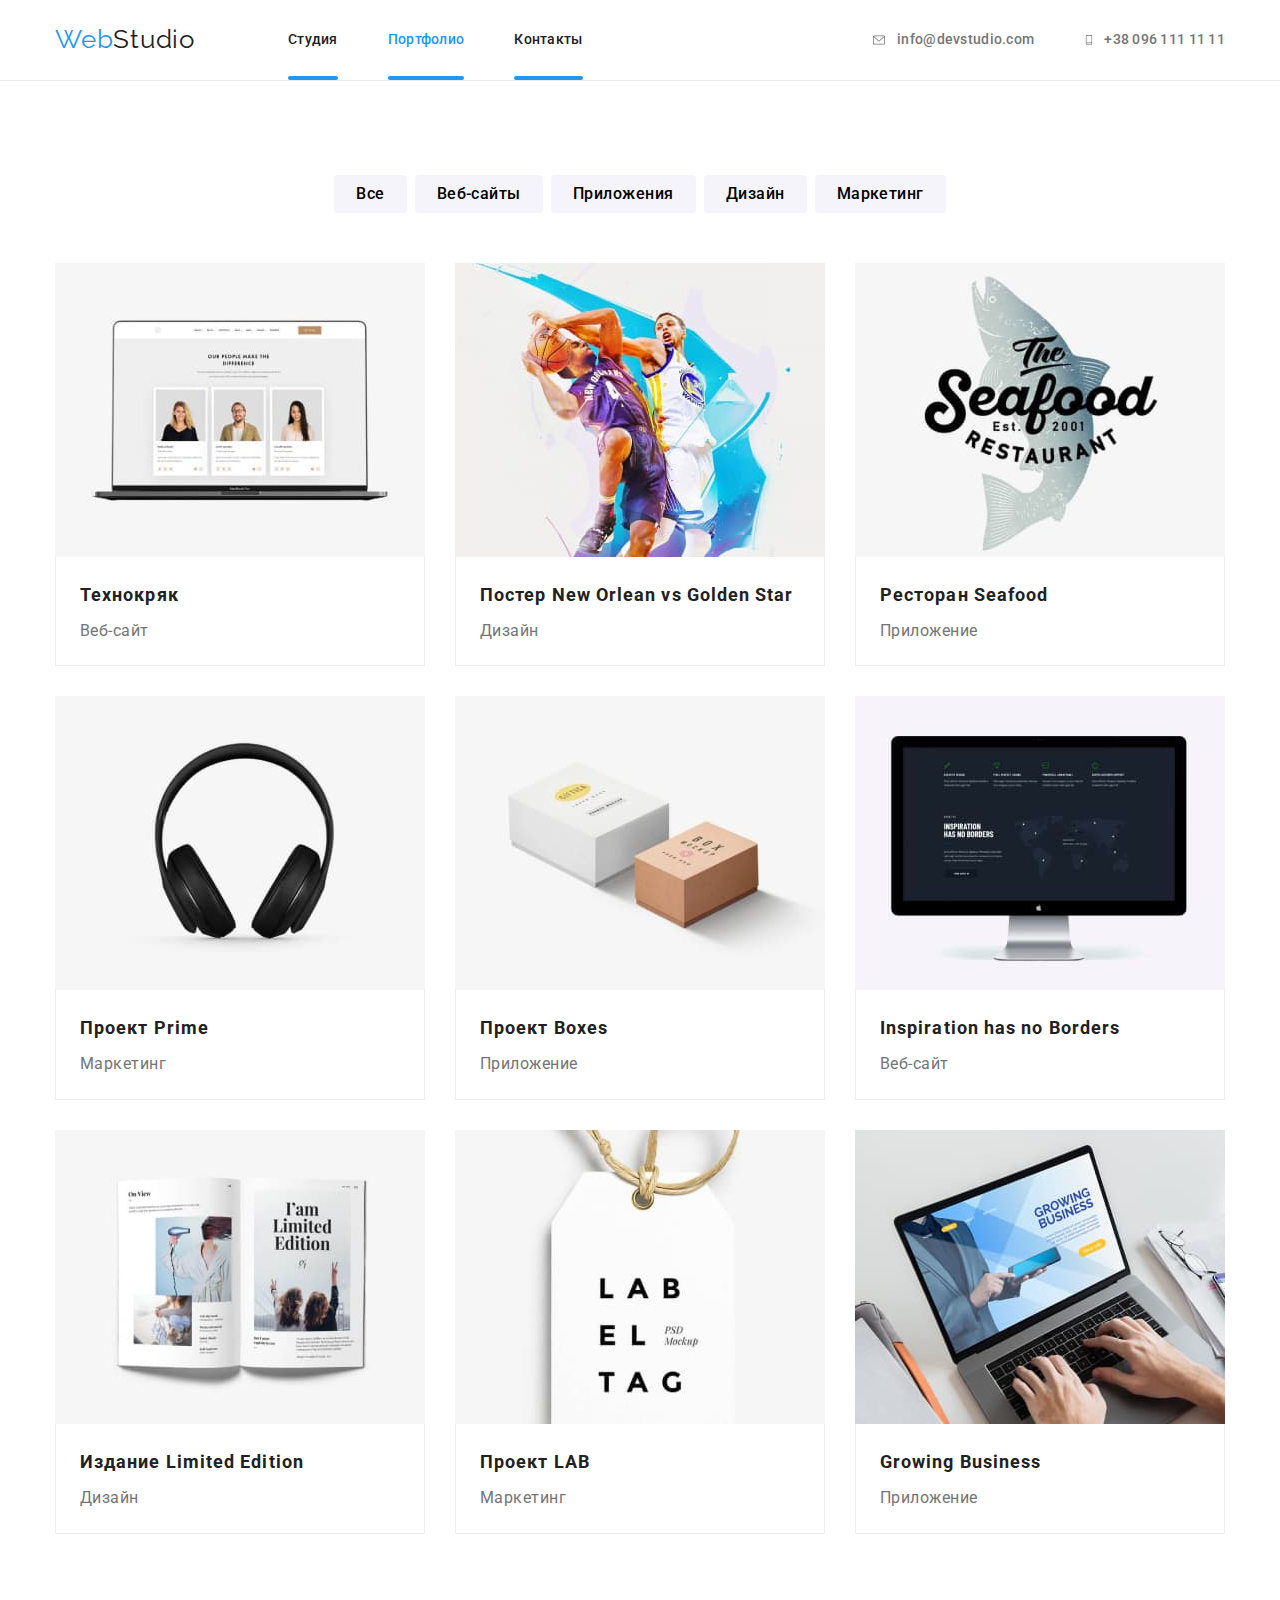
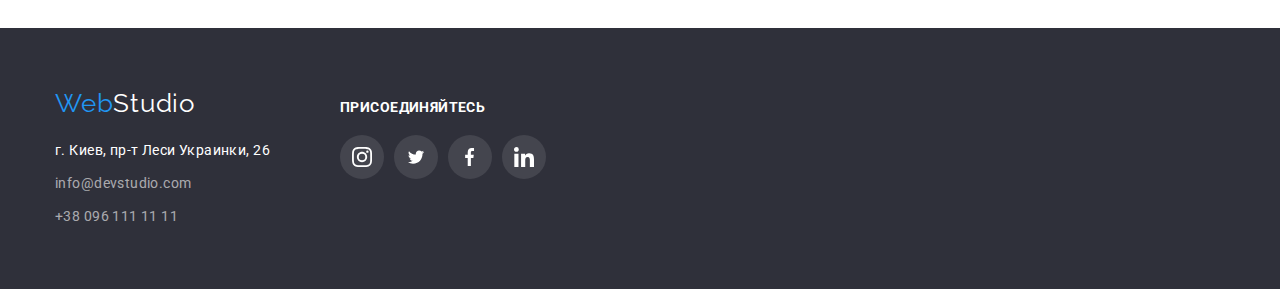
==== portfolio.html @ deb20ec4 "mod-5 добавляет анимации и модалку" ====
<!DOCTYPE html>
<html lang="ru">
  <head>
    <meta charset="UTF-8" />
    <meta http-equiv="X-UA-Compatible" content="IE=edge" />
    <meta name="viewport" content="width=device-width, initial-scale=1.0" />
    <title>Document</title>
    <link rel="preconnect" href="https://fonts.googleapis.com" />
    <link rel="preconnect" href="https://fonts.gstatic.com" crossorigin />
    <link
      href="https://fonts.googleapis.com/css2?family=Montserrat:wght@400;700&family=Raleway:wght@700&family=Roboto:wght@400;500;700&display=swap"
      rel="stylesheet"
    />
    <link
      rel="stylesheet"
      href="./modern-normalize-main/modern-normalize.css"
    />
    <link rel="stylesheet" href="./css/styles.css" />
  </head>

  <body>
    <!-- Шапка сайта -->
    <header class="header">
      <div class="container">
        <nav class="header-container">
          <a href="./index.html" class="logo link">
            Web<span class="logo-header">Studio</span>
          </a>
          <ul class="header-nav list nav">
            <li class="header-item">
              <a href="./index.html" class="header-link link">Студия</a>
            </li>
            <li class="header-item">
              <a href="./portfolio.html" class="header-link current link"
                >Портфолио</a
              >
            </li>
            <li class="header-item">
              <a href="" class="header-link link">Контакты</a>
            </li>
          </ul>
        </nav>
        <ul class="contact-nav list nav">
          <li class="header-item">
            <a href="mailto:info@devstudio.com" class="contact-link link">
              <svg class="header-item-icon" width="16" height="12">
                <use href="./images/icons/symbol-defs.svg#icon-envelope"></use>
              </svg>
              info@devstudio.com</a
            >
          </li>
          <li class="header-item">
            <a href="tel:+380961111111" class="contact-link link">
              <svg class="header-item-icon" width="10" height="16">
                <use href="./images/icons/symbol-defs.svg#icon-tel"></use>
              </svg>
              +38 096 111 11 11</a
            >
          </li>
        </ul>
      </div>
    </header>

    <!-- Портфолио -->
    <main>
      <section class="section">
        <div class="container">
          <h1 class="visually-hidden">Портфолио</h1>
          <ul class="menu-nav list">
            <li class="menu-nav-item">
              <button type="button" class="menu-btn link button">Все</button>
            </li>
            <li class="menu-nav-item">
              <button type="button" class="menu-btn link button">
                Веб-сайты
              </button>
            </li>
            <li class="menu-nav-item">
              <button type="button" class="menu-btn link button">
                Приложения
              </button>
            </li>
            <li class="menu-nav-item">
              <button type="button" class="menu-btn link button">Дизайн</button>
            </li>
            <li class="menu-nav-item">
              <button type="button" class="menu-btn link button">
                Маркетинг
              </button>
            </li>
          </ul>
          <h2 class="visually-hidden">Категория Все</h2>
          <ul class="filters-list list">
            <li class="filters-item">
              <a href="" class="filters-link link">
                <div class="filters-cover-wrap">
                  <img
                    class="filters-img"
                    src="./portfolio_img/img1.jpg"
                    alt="Ноутбук с изображением фото"
                    width="370"
                    height="294"
                  />
                  <p class="filters-item-description">
                    Ресурс предлагает комплексные предложения с разным уровнем
                    функционала и сервисов. Все это позволит посетителю получить
                    исчерпывающие сведения о компании или частном лице.
                  </p>
                </div>
                <div class="filters-name">
                  <h3 class="filters-title">Технокряк</h3>
                  <p class="filters-text">Веб-сайт</p>
                </div>
              </a>
            </li>
            <li class="filters-item">
              <a href="" class="filters-link link">
                <div class="filters-cover-wrap">
                  <img
                    class="filters-img"
                    src="./portfolio_img/img2.jpg"
                    alt="Два спортсмена играют в баскетбол"
                    width="370"
                    height="294"
                  />
                  <p class="filters-item-description"></p>
                </div>
                <div class="filters-name">
                  <h3 class="filters-title">
                    Постер New Orlean vs Golden Star
                  </h3>
                  <p class="filters-text">Дизайн</p>
                </div>
              </a>
            </li>
            <li class="filters-item">
              <a href="" class="filters-link link">
                <div class="filters-cover-wrap">
                  <img
                    class="filters-img"
                    src="./portfolio_img/img3.jpg"
                    alt="Логотип в виде рыбы с названием ресторана"
                    width="370"
                    height="294"
                  />
                  <p class="filters-item-description"></p>
                </div>
                <div class="filters-name">
                  <h3 class="filters-title">Ресторан Seafood</h3>
                  <p class="filters-text">Приложение</p>
                </div>
              </a>
            </li>
            <li class="filters-item">
              <a href="" class="filters-link link">
                <div class="filters-cover-wrap">
                  <img
                    class="filters-img"
                    src="./portfolio_img/img4.jpg"
                    alt="Наушники"
                    width="370"
                    height="294"
                  />
                  <p class="filters-item-description"></p>
                </div>
                <div class="filters-name">
                  <h3 class="filters-title">Проект Prime</h3>
                  <p class="filters-text">Маркетинг</p>
                </div>
              </a>
            </li>
            <li class="filters-item">
              <a href="" class="filters-link link">
                <div class="filters-cover-wrap">
                  <img
                    class="filters-img"
                    src="./portfolio_img/img5.jpg"
                    alt="Две коробки"
                    width="370"
                    height="294"
                  />
                  <p class="filters-item-description"></p>
                </div>
                <div class="filters-name">
                  <h3 class="filters-title">Проект Boxes</h3>
                  <p class="filters-text">Приложение</p>
                </div>
              </a>
            </li>
            <li class="filters-item">
              <a href="" class="filters-link link">
                <div class="filters-cover-wrap">
                  <img
                    class="filters-img"
                    src="./portfolio_img/img6.jpg"
                    alt="Монитор"
                    width="370"
                    height="294"
                  />
                  <p class="filters-item-description"></p>
                </div>
                <div class="filters-name">
                  <h3 class="filters-title">Inspiration has no Borders</h3>
                  <p class="filters-text">Веб-сайт</p>
                </div>
              </a>
            </li>
            <li class="filters-item">
              <a href="" class="filters-link link">
                <div class="filters-cover-wrap">
                  <img
                    class="filters-img"
                    src="./portfolio_img/img7.jpg"
                    alt="Журнал в раскрытом виде"
                    width="370"
                    height="294"
                  />
                  <p class="filters-item-description"></p>
                </div>
                <div class="filters-name">
                  <h3 class="filters-title">Издание Limited Edition</h3>
                  <p class="filters-text">Дизайн</p>
                </div>
              </a>
            </li>
            <li class="filters-item">
              <a href="" class="filters-link link">
                <div class="filters-cover-wrap">
                  <img
                    class="filters-img"
                    src="./portfolio_img/img8.jpg"
                    alt="Бирка с названием проекта"
                    width="370"
                    height="294"
                  />
                  <p class="filters-item-description"></p>
                </div>
                <div class="filters-name">
                  <h3 class="filters-title">Проект LAB</h3>
                  <p class="filters-text">Маркетинг</p>
                </div>
              </a>
            </li>
            <li class="filters-item">
              <a href="" class="filters-link link">
                <div class="filters-cover-wrap">
                  <img
                    class="filters-img"
                    src="./portfolio_img/img9.jpg"
                    alt="Руки печатают на клавиатуре ноутбука"
                    width="370"
                    height="294"
                  />
                  <p class="filters-item-description"></p>
                </div>
                <div class="filters-name">
                  <h3 class="filters-title">Growing Business</h3>
                  <p class="filters-text">Приложение</p>
                </div>
              </a>
            </li>
          </ul>
        </div>
      </section>
    </main>

    <!-- Футер -->
    <footer class="footer">
      <div class="container">
        <div class="footer-contact">
          <a href="./index.html" class="logo-secondary link">
            Web<span class="logo-footer">Studio</span>
          </a>
          <address class="footer-address">
            <ul class="footer-contact-list list">
              <li class="contact-item">
                <a
                  href="https://goo.gl/maps/Qyb287VMPBatAXaLA"
                  target="_blank"
                  rel="noopener noreferrer"
                  class="footer-address link"
                  >г. Киев, пр-т Леси Украинки, 26</a
                >
              </li>
              <li class="contact-item">
                <a href="mailto:info@devstudio.com" class="footer-mail link"
                  >info@devstudio.com</a
                >
              </li>
              <li class="contact-item">
                <a href="tel:+380961111111" class="footer-tel link"
                  >+38 096 111 11 11</a
                >
              </li>
            </ul>
          </address>
        </div>
        <div class="footer-soc">
          <h3 class="footer-soc-title">ПРИСОЕДИНЯЙТЕСЬ</h3>
          <ul class="footer-soc-list list">
            <li class="footer-soc-item">
              <a href="" class="footer-soc-link link">
                <svg class="footer-soc-icon" width="20" height="20">
                  <use
                    href="./images/icons/symbol-defs.svg#icon-instagram_footer"
                  ></use>
                </svg>
              </a>
            </li>
            <li class="footer-soc-item">
              <a href="" class="footer-soc-link link">
                <svg class="footer-soc-icon" width="20" height="16.25">
                  <use
                    href="./images/icons/symbol-defs.svg#icon-twiter_footer"
                  ></use>
                </svg>
              </a>
            </li>
            <li class="footer-soc-item">
              <a href="" class="footer-soc-link link">
                <svg class="footer-soc-icon" width="10" height="20">
                  <use
                    href="./images/icons/symbol-defs.svg#icon-fb_footer"
                  ></use>
                </svg>
              </a>
            </li>
            <li class="footer-soc-item">
              <a href="" class="footer-soc-link link">
                <svg class="footer-soc-icon" width="20" height="20">
                  <use
                    href="./images/icons/symbol-defs.svg#icon-linkedin_footer"
                  ></use>
                </svg>
              </a>
            </li>
          </ul>
        </div>
      </div>
    </footer>
    <script src="./js/modal.js"></script>
  </body>
</html>
---- css/styles.css ----
:root {
    --header-color: #212121;
    --accent-color: #2196F3;
    --title-color: #212121;
    --first-btn-color: #212121;
    --second-btn-color: #FFFFFF;
    --footer-bg-color: #2F303A;
    --second-color: #FFFFFF;
    --typical-padding: 94px;
    --typical-margin: 50px;
    --typical-side: 215px;
}

body {
    font-family: Roboto, sans-serif;
    color: #757575;
    background-color: #FFFFFF;
}

/* Утилиты */
.list {
    list-style: none;
}

.link {
    text-decoration: none;
}

p, h1, h2, h3, h4, h5, h6 {
    margin: 0;
}

ul, ol {
    margin: 0;
    padding-left: 0;
}

.visually-hidden {
    position: absolute;
    width: 1px;
    height: 1px;
    margin: -1px;
    border: 0;
    padding: 0;

    white-space: nowrap;
    clip-path: inset(100%);
    clip: rect(0 0 0 0);
    overflow: hidden;
}

.container {
    width: 1200px;
    padding-left: 15px;
    padding-right: 15px;
    margin: 0 auto;
}

.logo, .logo-secondary {
    font-family: 'Raleway';
    font-style: normal;
    font-size: 26px;
    line-height: 1.2;
    letter-spacing: 0.03em;

    color: #2196F3;
}

.nav {
    font-weight: 500;
    font-size: 14px;
    line-height: 1.14;
    letter-spacing: 0.02em;
    }

.title {
    font-size: 36px;
    line-height: 1.2;
    letter-spacing: 0.03em;

    color: var(--title-color);
}

img {
    display: block;
    max-width: 100%;
    height: auto;
}

.section {
    padding-top: var(--typical-padding);
    padding-bottom: var(--typical-padding);
}

/* -----HEADER----- */
/* Хедер */
.header {
    border-bottom: 1px solid #ECECEC;
}

/* header-container */
.header .container, .header-container {
    display: flex;
    align-items: center;
}

/* Лого */
.logo-header {
    font-family: 'Raleway';
    font-style: normal;
    font-size: 26px;
    line-height: 1.2;
    letter-spacing: 0.03em;

    color: #212121;
}

/* header-nav */
.header-nav {
    display: flex;
    margin-left: 93px;
    overflow: hidden;
}

.header-nav .link {
    display: block;
    padding-top: 32px;
    padding-bottom: 32px;
}

.header-nav .header-item {
    margin-right: var(--typical-margin);
}

.header-nav .header-item:last-child {
    margin-right: 0;
}

/* header-link */
.header-link,
.current {
    color: var(--header-color);
    position: relative;
}

.header-link:hover,
.header-link:focus,
.current {
    color: var(--accent-color);
}

.header-link::after {
    content: '';
    width: 100%;
    height: 4px;

    background: #2196F3;
    border-radius: 2px;
    position: absolute;
    bottom: 0;
    display: block;
    left: 0;
    border-bottom: 0;
}
/* contact-nav */
.contact-nav {
    display: flex;
    margin-left: auto;
}

.contact-nav .header-item + .header-item {
    margin-left: var(--typical-margin);
}

/* contact-link */
.contact-link {
    display: flex;
    align-items: center;
    justify-content: center;
    
    fill: #757575;
    color: #757575;
}

.contact-link :hover,
.contact-link :focus, 
.contact-nav :hover,
.contact-nav :focus {
    color: var(--accent-color);
    fill: var(--accent-color);
}

/* header-item-icon */
.header-item-icon {
    margin-right: 10px;
}

/* ------ГЕРОЙ------ */
.hero {
    max-width: 1600px;
    height: 600px;
    margin-left: auto;
    margin-right: auto;
    padding-top: 200px;
    padding-bottom: 200px;
    text-align: center;

    background: #2F303A;
    background-image: linear-gradient(
        rgba(47, 48, 58, 0.4), 
        rgba(47, 48, 58, 0.4)),
        url(../images/hero-bg.png);
    background-repeat: no-repeat;
    background-position: center;
    background-size: cover;
}

.hero-title {
    font-weight: 900;
    font-size: 44px;
    line-height: 1.4;
    letter-spacing: 0.06em;
    margin-bottom: 30px;
    max-width: 696px;
    margin-left: auto;
    margin-right: auto;

    color: #FFFFFF;
}

.hero-btn {
    font-family: inherit;
    font-size: 16px;
    line-height: 1.9;
    align-items: center;
    letter-spacing: 0.06em;
    display: inline;
    cursor: pointer;
    border: none;
    padding: 10px 32px;
    border-radius: 4px;
    
    box-shadow: 0px 4px 4px rgba(0, 0, 0, 0.15);

    color: var(--second-btn-color);
    background-color: var(--accent-color);
}

.hero-btn:hover, 
.hero-btn:focus {
    font-family: inherit;
    font-size: 16px;
    line-height: 1.9;
    letter-spacing: 0.06em;
    border-radius: 4px;

    color: var(--second-btn-color);
    background-color: #188CE8;
    box-shadow: 0px 4px 4px rgba(0, 0, 0, 0.15);
} 

/* -----ОСОБЕННОСТИ----- */
/* feature-list */
.feature-list {
    display: flex;
    flex-wrap: wrap;
}

/* feature-item */
.feature-item {
    width: 270px;
    margin-right: 30px;
}

.feature-item:last-child {
    margin-right: 0;
}

/* feature-item-group */
.feature-item-group {
    width: 270px;
    height: 120px;
    margin-bottom: 30px;
    display: flex;
    justify-content: center;
    align-items: center;
    
    background: #F5F4FA;
    border-radius: 4px;
}

/* feature-title */
.feature-title {
    font-weight: 700;
    font-size: 14px;
    line-height: 1.1;
    letter-spacing: 0.03em;
    margin-bottom: 10px;

    color: var(--title-color);
}

/* feature-text */
.feature-text {
    font-size: 14px;
    line-height: 1.7;
    letter-spacing: 0.03em;
}

/* -----ЧЕМ МЫ ЗАНИМАЕМСЯ----- */
/* about */
.about {
    padding-top: 0;
}

/* about-title */
.about-title {
    text-align: center;
    margin-bottom: var(--typical-margin);
}

/* about-list */
.about-list {
    display: flex;
    flex-wrap: wrap;
}

/* about-item */
.about-item {
    width: calc((100% - 60px) / 3);
    margin-right: 30px;
    position: relative;
}

.about-item:nth-child(3n) {
    margin-right: 0;
}

.about-list-text {
    font-weight: 700;
    font-size: 14px;
    line-height: 1.1;
    text-align: center;
    letter-spacing: 0.03em;
    text-transform: uppercase;

    color: #FFFFFF;
    background: rgba(47, 48, 58, 0.8);

    position: absolute;
    bottom: 0;
    left: 0;
    width: 100%;
    height: 70px;
    justify-content: center;
    align-items: center;
    display: flex;
}

/* -----НАША КОМАНДА----- */
/* team */
.team {
    background: #F5F4FA;
}

/* team-title */
.team-title {
    text-align: center;
    margin-bottom: var(--typical-margin);
}

/* team-list */
.team-list {
    display: flex;
    flex-wrap: wrap;
}

/* team-item */
.team-item {
    text-align: center;
    margin-right: 30px;

    background: #FFFFFF;
}

.team-item:nth-child(4n) {
    margin-right: 0;
}

/* team-name */
.team-name {
    padding-top: 30px;
    padding-bottom: 30px;
}

/* team-card */
.team-card {
    box-shadow: 0px 1px 3px rgba(0, 0, 0, 0.12),
    0px 1px 1px rgba(0, 0, 0, 0.14),
    0px 2px 1px rgba(0, 0, 0, 0.2);
    border-radius: 0px 0px 4px 4px;
}

/* team-pre-title */
.team-pre-title {
    font-weight: 500;
    font-size: 16px;
    line-height: 1.3;
    letter-spacing: 0.03em;
    margin-bottom: 10px;

    color: var(--title-color);
}

/* team-text */
.team-text {
    font-size: 16px;
    line-height: 1.2;
    letter-spacing: 0.03em;
    margin-bottom: 16px;
}

.team-soc-list {
    display: flex;
    justify-content: center;
}

.team-soc-item + .team-soc-item {
    margin-left: 10px;
}

.team-soc-link {
    width: 44px;
    height: 44px;
    border-radius: 50%;
    display: flex;
    align-items: center;
    justify-content: center;

    background-color: var(--second-btn-color);
    fill: #AFB1B8;
}

.team-soc-link:hover, .team-soc-link:focus, .team-soc-link:active {
    background-color: var(--accent-color);
    fill: #FFFFFF;
}

/* -----ПОСТОЯННЫЕ КЛИЕНТЫ----- */
/* customers */
.customers {
    background: #FFFFFF;
}

.customers-title {
    font-weight: 700;
    font-size: 36px;
    line-height: 42px;
    text-align: center;
    letter-spacing: 0.03em;
    margin-bottom: var(--typical-margin);

    color: var(--title-color);
}

.customers-list {
    display: flex;
    flex-wrap: wrap;
}

.customers-soc-link {
    width: 170px;
    height: 92px;
    display: flex;
    align-items: center;
    justify-content: center;

    border: 1px solid #AFB1B8;
    box-sizing: border-box;
    border-radius: 4px;
    fill: #AFB1B8;
}

.customers-soc-item + .customers-soc-item {
    margin-left: 30px;
}

.customers-soc-link:hover, .customers-soc-link:focus, .customers-soc-link:active {
    fill: var(--accent-color);
    border-color: var(--accent-color);
}

/* ---------PORTFOLIO--------- */
/* -----Портфолио----- */
.menu-btn {
    font-family: inherit;
    font-weight: 500;
    font-size: 16px;
    line-height: 1.6;
    letter-spacing: 0.03em;
    padding: 6px 22px;
    background: #F5F4FA;
    border-radius: 4px;
    }

.button {
    display: inline;
    cursor: pointer;
    border: none;
}

.menu-nav {
    display: flex;
    justify-content: center;
    margin-bottom: var(--typical-margin);
}

.menu-nav :hover,
.menu-nav :focus,
.menu-nav :active
{
    display: inline;
    cursor: pointer;
    box-shadow: 0px 3px 1px rgba(0, 0, 0, 0.1), 0px 1px 2px rgba(0, 0, 0, 0.08), 0px 2px 2px rgba(0, 0, 0, 0.12);
    border-radius: 4px;

    color: var(--second-btn-color);
    background-color: var(--accent-color);
}

.menu-nav-item {
    margin-right: 8px;
}

.menu-nav .menu-nav-item:last-child {
    margin-right: 0;
}

/* -----Категория все----- */
/* filters-list */
.filters-list {
    display: grid;
    grid-template-columns: repeat(3, auto);
    gap: 30px;
}

/* filters-link */
.filters-link {
    display: block;
}

.filters-link:hover, .filters-link:focus {
    box-shadow: 0px 1px 1px rgba(0, 0, 0, 0.12), 
    0px 4px 4px rgba(0, 0, 0, 0.06), 
    1px 4px 6px rgba(0, 0, 0, 0.16);
}

.filters-cover-wrap {
    position: relative;
    overflow: hidden;
}

.filters-item-description {
    font-size: 18px;
    line-height: 1.5;
    letter-spacing: 0.03em;
    padding: 63px 24px;
    height: 100%;
    
    color: var(--second-color);
    background: rgba(33, 150, 243, 0.9);

    position: absolute;
    top: 0;
    left: 0;
    transform: translateY(100%);
    transition: transform 250ms cubic-bezier(0.4, 0, 0.2, 1);

}

.filters-link:hover .filters-item-description,
.filters-link:focus .filters-item-description {
    transform: translateY(0);
}

/* filters-name */
.filters-name {
    padding: 20px 24px;
    border-right: 1px solid rgba(238, 238, 238, 1);
    border-left: 1px solid rgba(238, 238, 238, 1);
    border-bottom: 1px solid rgba(238, 238, 238, 1);
}

/* filters-title */
.filters-title {
    font-weight: 700;
    font-size: 18px;
    line-height: 2.0;
    letter-spacing: 0.06em;
    margin-bottom: 4px;

    color: var(--title-color);
}

/* filters-text */
.filters-text {
    font-size: 16px;
    line-height: 1.8;
    letter-spacing: 0.03em;

    color: #757575;
}

/* -----FOOTER----- */
.footer {
    background: var(--footer-bg-color);
    padding-top: 60px;
    padding-bottom: 60px;
}

.footer .container {
    display: flex;
    align-items: baseline;
}

.logo-footer {
    font-family: 'Raleway';
    font-style: normal;
    font-size: 26px;
    line-height: 1.2;
    letter-spacing: 0.03em;
    margin-bottom: 20px;

    color: #FFFFFF;
}

.footer-address {
    font-family: inherit;
    font-style: normal;
    font-size: 14px;
    line-height: 1.7;
    letter-spacing: 0.03em;
    margin-top: 20px;

    color: #FFFFFF;
}

.footer-mail,
.footer-tel {
    font-family: inherit;
    font-style: normal;
    font-size: 14px;
    line-height: 1.7;
    letter-spacing: 0.03em;

    color: rgba(255, 255, 255, 0.6);
}

.contact-item {
    margin-bottom: 9px;
}

.contact-item:last-child {
    margin-bottom: 0;
}

.footer-soc {
    margin-left: 70px;
}

.footer-soc-title {
    font-weight: 700;
    font-size: 14px;
    line-height: 16px;
    letter-spacing: 0.03em;
    text-transform: uppercase;
    margin-bottom: 20px;

    color: var(--second-color);
}

.footer-soc-list {
    display: flex;
    flex-wrap: wrap;
}

.footer-soc-item+.footer-soc-item {
    margin-left: 10px;
}

.footer-soc-link {
    width: 44px;
    height: 44px;
    border-radius: 50%;
    display: flex;
    align-items: center;
    justify-content: center;

    background-color: rgba(255, 255, 255, 0.1);
    fill: var(--second-color);
}

.footer-soc-link:hover,
.footer-soc-link:focus,
.footer-soc-link:active {
    background-color: var(--accent-color)
}

/* -----МОДАЛКА---- */
.backdrop {
    width: 100%;
    height: 100%;
    background: rgba(0, 0, 0, 0.2);
    position: fixed;
    top: 0;
    transition: opacity 250ms, visibility 250ms;
}

.modal {
    width: 528px;
    min-height: 581px;
    transform: translate(-50%, -50%);
    background: #FFFFFF;
    box-shadow: 0px 1px 3px rgba(0, 0, 0, 0.12),
    0px 1px 1px rgba(0, 0, 0, 0.14),
    0px 2px 1px rgba(0, 0, 0, 0.2);
    border-radius: 4px;
    position: absolute;
    top: 50%;
    left: 50%;
   
    transition: transfom 250ms;
}

.modal-close {
    width: 30px;
    height: 30px;
    background: #FFFFFF;
    border: 1px solid rgba(0, 0, 0, 0.1);

    box-sizing: border-box;
    border-radius: 50%;
    display: flex;
    align-items: center;
    justify-content: center;

    position: absolute;
    top: 8px;
    right: 8px;
}

.is-hidden {
    opacity: 0;
    pointer-events: none;
    visibility: hidden;
}
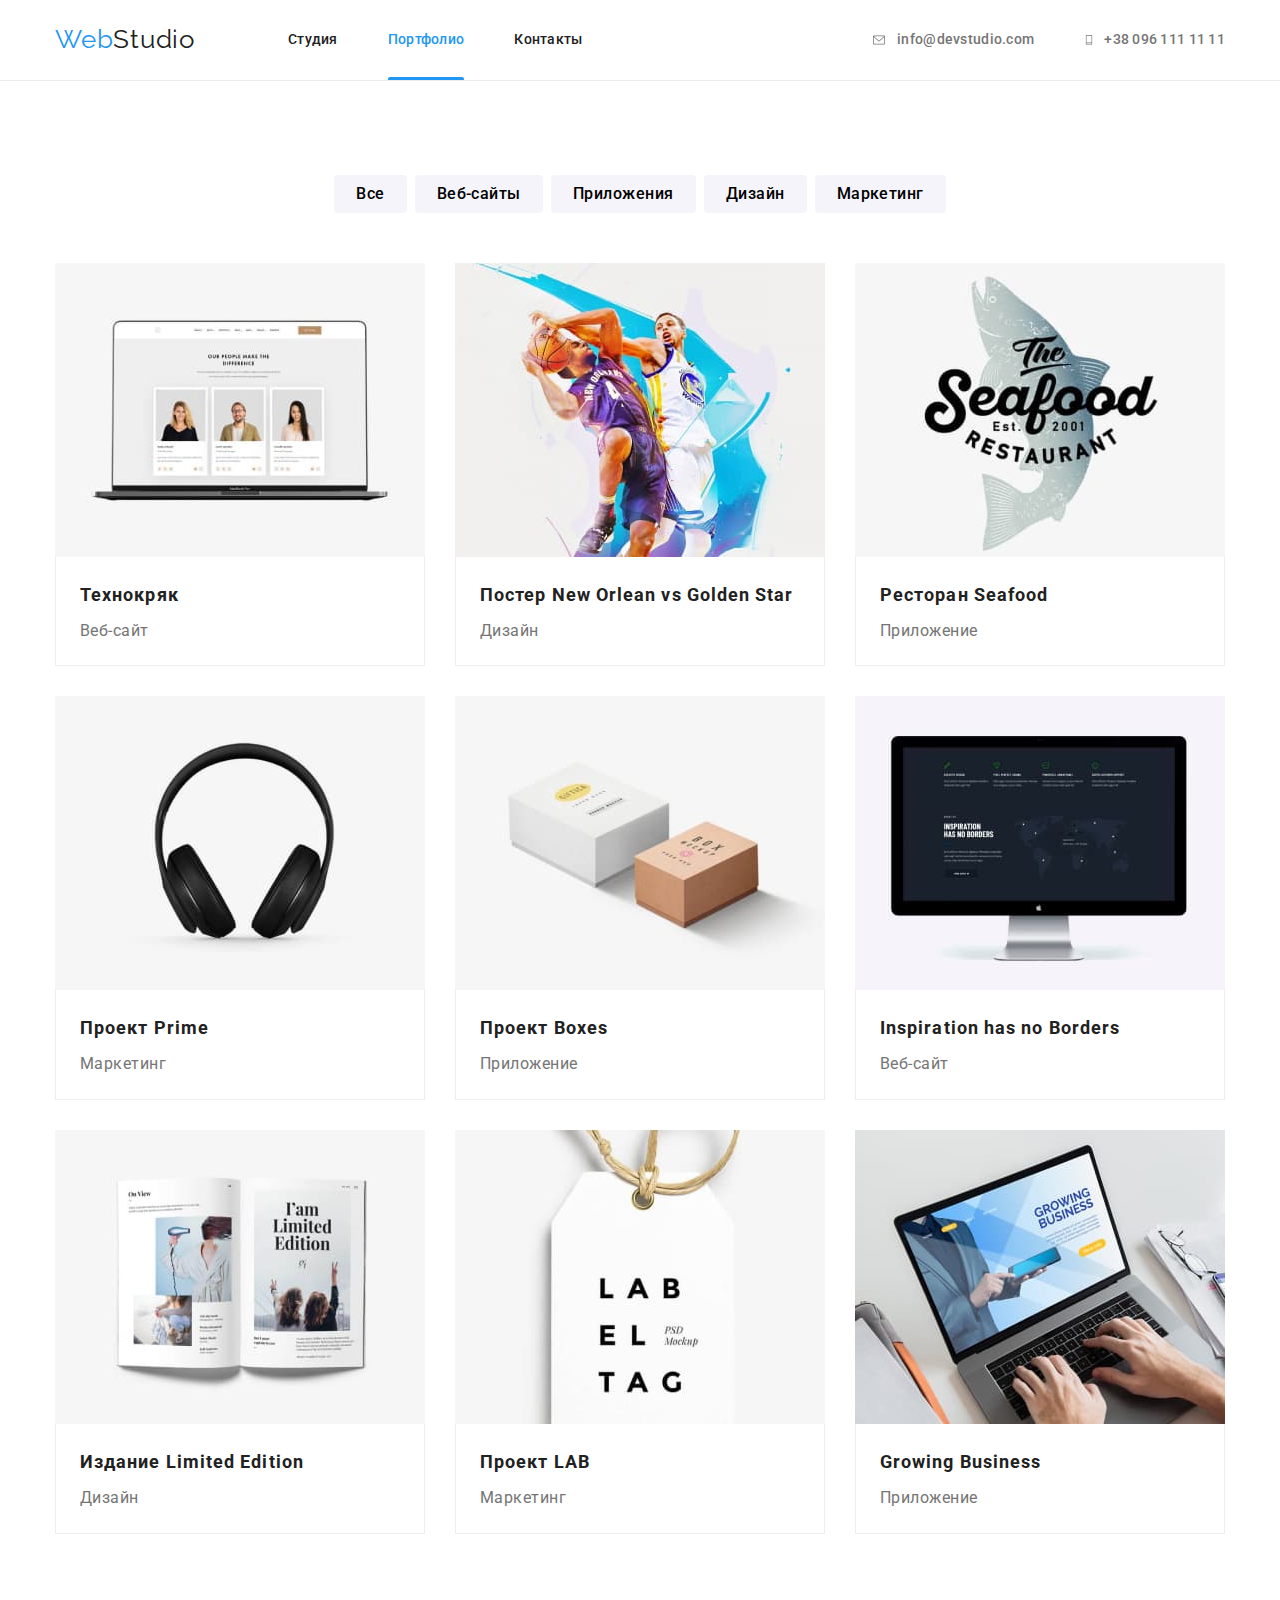
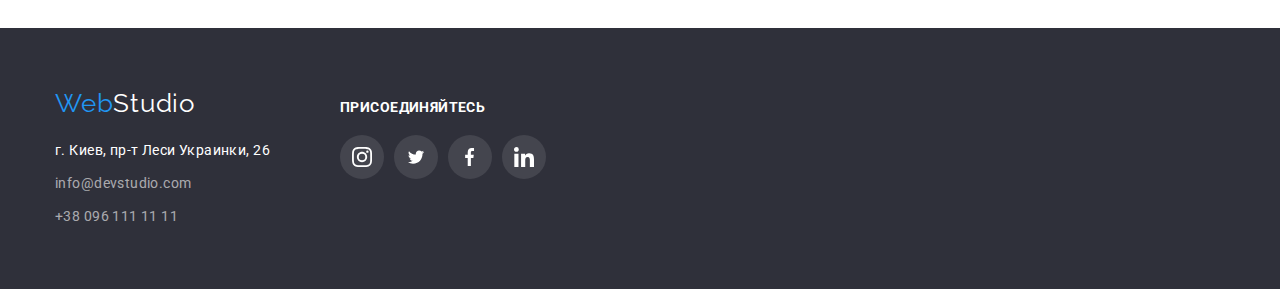
==== commit c140400d: "mod-5 active" ====
--- a/portfolio.html
+++ b/portfolio.html
@@ -31,7 +31,7 @@
               <a href="./index.html" class="header-link link">Студия</a>
             </li>
             <li class="header-item">
-              <a href="./portfolio.html" class="header-link current link"
+              <a href="./portfolio.html" class="header-link current active link"
                 >Портфолио</a
               >
             </li>
--- a/css/styles.css
+++ b/css/styles.css
@@ -149,7 +149,7 @@
     color: var(--accent-color);
 }
 
-.header-link::after {
+.active::after {
     content: '';
     width: 100%;
     height: 4px;
@@ -157,11 +157,10 @@
     background: #2196F3;
     border-radius: 2px;
     position: absolute;
-    bottom: 0;
-    display: block;
     left: 0;
-    border-bottom: 0;
-}
+    bottom: -1%;
+}
+
 /* contact-nav */
 .contact-nav {
     display: flex;
